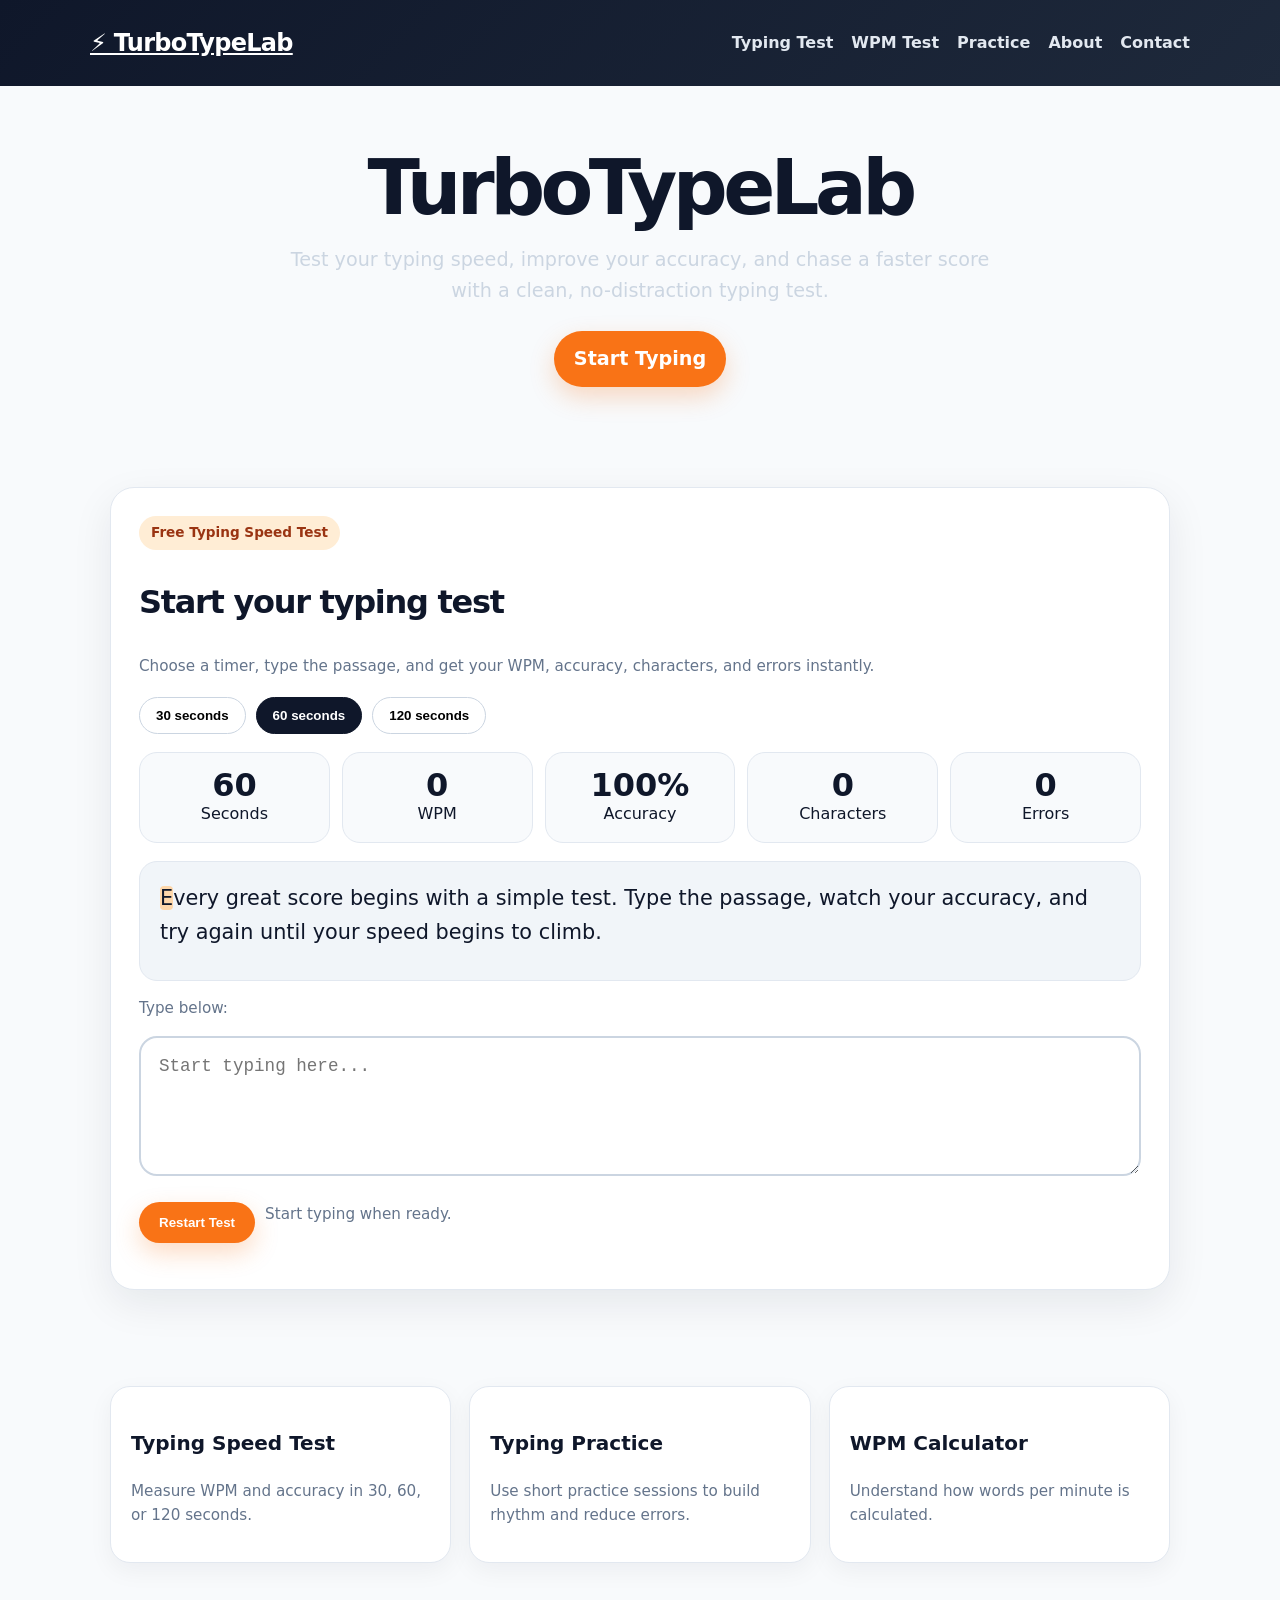
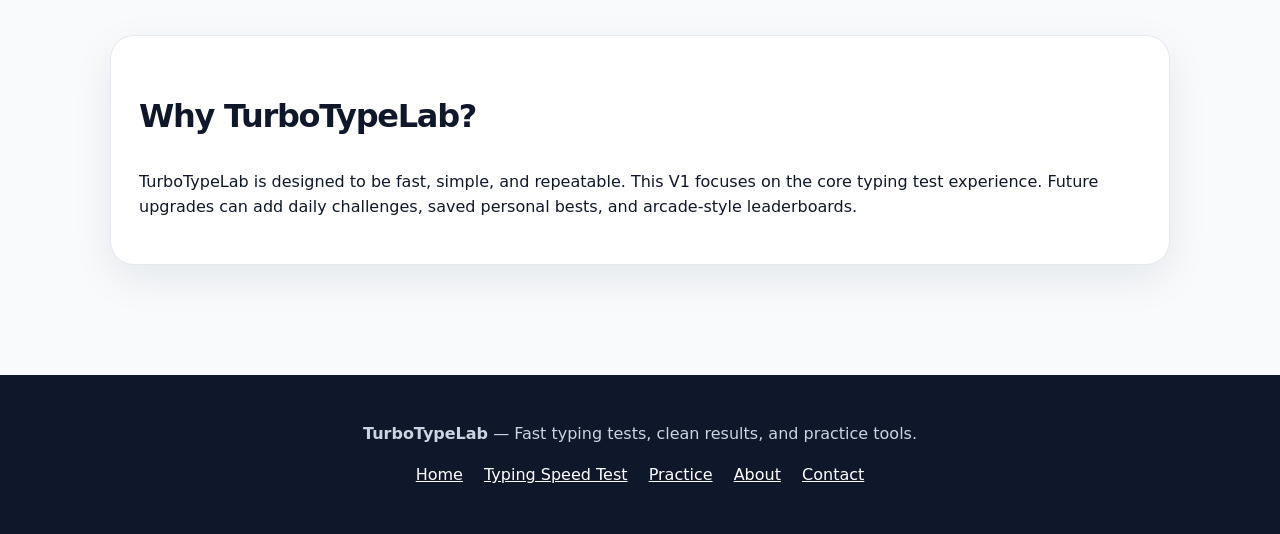
==== index.html @ d0604e5e "Add files via upload" ====
<!doctype html><html lang="en"><head><meta charset="utf-8"><meta name="viewport" content="width=device-width, initial-scale=1"><title>TurboTypeLab - Free Typing Speed Test</title><meta name="description" content="Take a free typing speed test with TurboTypeLab. Measure WPM, accuracy, characters, and errors in a clean fast typing test."><link rel="canonical" href="https://turbotypelab.com/"><link rel="stylesheet" href="styles.css"></head><body><header><nav><a class="logo" href="index.html">⚡ TurboTypeLab</a><div class="navlinks"><a href="index.html">Typing Test</a><a href="typing-speed-test.html">WPM Test</a><a href="typing-practice.html">Practice</a><a href="about.html">About</a><a href="contact.html">Contact</a></div></nav></header><section class="hero"><h1>TurboTypeLab</h1><p>Test your typing speed, improve your accuracy, and chase a faster score with a clean, no-distraction typing test.</p><p style="margin-top:24px"><a class="btn" href="#test">Start Typing</a></p></section><div id="test"><section class="wrap"><div class="card"><span class="pill">Free Typing Speed Test</span><h2>Start your typing test</h2><p class="small">Choose a timer, type the passage, and get your WPM, accuracy, characters, and errors instantly.</p><div class="controls"><button class="timer-btn" data-seconds="30">30 seconds</button><button class="timer-btn active" data-seconds="60">60 seconds</button><button class="timer-btn" data-seconds="120">120 seconds</button></div><div class="stats"><div class="stat"><strong id="timeLeft">60</strong><span>Seconds</span></div><div class="stat"><strong id="wpm">0</strong><span>WPM</span></div><div class="stat"><strong id="accuracy">100%</strong><span>Accuracy</span></div><div class="stat"><strong id="chars">0</strong><span>Characters</span></div><div class="stat"><strong id="errors">0</strong><span>Errors</span></div></div><div id="testText" class="test-text"></div><p class="small">Type below:</p><textarea id="typingInput" class="typing-input" placeholder="Start typing here..."></textarea><div class="controls"><button id="restartBtn" class="btn">Restart Test</button><span id="resultNote" class="small">Start typing when ready.</span></div></div></section></div><section class="wrap"><div class="grid"><a class="tool-link" href="typing-speed-test.html"><h3>Typing Speed Test</h3><p class="small">Measure WPM and accuracy in 30, 60, or 120 seconds.</p></a><a class="tool-link" href="typing-practice.html"><h3>Typing Practice</h3><p class="small">Use short practice sessions to build rhythm and reduce errors.</p></a><a class="tool-link" href="wpm-calculator.html"><h3>WPM Calculator</h3><p class="small">Understand how words per minute is calculated.</p></a></div></section><section class="wrap"><div class="card"><h2>Why TurboTypeLab?</h2><p>TurboTypeLab is designed to be fast, simple, and repeatable. This V1 focuses on the core typing test experience. Future upgrades can add daily challenges, saved personal bests, and arcade-style leaderboards.</p></div></section><footer><p><strong>TurboTypeLab</strong> — Fast typing tests, clean results, and practice tools.</p><p><a href="index.html">Home</a> <a href="typing-speed-test.html">Typing Speed Test</a> <a href="typing-practice.html">Practice</a> <a href="about.html">About</a> <a href="contact.html">Contact</a></p></footer><script src="script.js"></script></body></html>
---- styles.css ----
:root{--bg:#0f172a;--panel:#111827;--card:#ffffff;--text:#0f172a;--muted:#64748b;--accent:#f97316;--accent2:#2563eb;--light:#f8fafc;--line:#e2e8f0;}
*{box-sizing:border-box}body{margin:0;font-family:Inter,system-ui,-apple-system,Segoe UI,Roboto,Arial,sans-serif;background:#f8fafc;color:var(--text);line-height:1.6}a{color:inherit}header{background:linear-gradient(135deg,#0f172a,#1e293b);color:white;padding:24px 20px}nav{max-width:1100px;margin:auto;display:flex;justify-content:space-between;align-items:center;gap:20px}.logo{font-weight:900;font-size:1.5rem;letter-spacing:-.03em}.navlinks{display:flex;gap:18px;flex-wrap:wrap}.navlinks a{color:#e2e8f0;text-decoration:none;font-weight:700}.hero{max-width:1100px;margin:0 auto;padding:64px 20px;text-align:center}.hero h1{font-size:clamp(2.4rem,6vw,5rem);line-height:1;margin:0 0 18px;letter-spacing:-.06em}.hero p{font-size:1.2rem;color:#cbd5e1;max-width:720px;margin:auto}.wrap{max-width:1100px;margin:0 auto;padding:36px 20px}.card{background:white;border:1px solid var(--line);border-radius:24px;box-shadow:0 14px 40px rgba(15,23,42,.08);padding:28px;margin-bottom:24px}.grid{display:grid;grid-template-columns:repeat(auto-fit,minmax(240px,1fr));gap:18px}.btn{display:inline-flex;align-items:center;justify-content:center;border:0;border-radius:999px;background:var(--accent);color:white;font-weight:900;padding:13px 20px;text-decoration:none;cursor:pointer;box-shadow:0 10px 24px rgba(249,115,22,.25)}.btn.secondary{background:#e2e8f0;color:#0f172a;box-shadow:none}.pill{display:inline-block;background:#ffedd5;color:#9a3412;border-radius:999px;padding:6px 12px;font-weight:900;font-size:.85rem}.test-text{font-size:1.3rem;background:#f1f5f9;border-radius:18px;padding:20px;border:1px solid #e2e8f0;min-height:120px}.test-text span.correct{color:#16a34a}.test-text span.incorrect{color:#dc2626;text-decoration:underline}.test-text span.current{background:#fed7aa;border-radius:4px}.typing-input{width:100%;min-height:140px;border:2px solid #cbd5e1;border-radius:18px;padding:18px;font-size:1.1rem;resize:vertical;outline:none}.typing-input:focus{border-color:var(--accent);box-shadow:0 0 0 4px rgba(249,115,22,.12)}.stats{display:grid;grid-template-columns:repeat(auto-fit,minmax(130px,1fr));gap:12px;margin:18px 0}.stat{background:#f8fafc;border:1px solid #e2e8f0;border-radius:18px;padding:16px;text-align:center}.stat strong{display:block;font-size:2rem;line-height:1}.controls{display:flex;gap:10px;flex-wrap:wrap;margin:18px 0}.timer-btn{border:1px solid #cbd5e1;background:white;border-radius:999px;padding:10px 16px;cursor:pointer;font-weight:900}.timer-btn.active{background:#0f172a;color:white;border-color:#0f172a}.tool-link{display:block;background:white;border:1px solid var(--line);border-radius:20px;padding:20px;text-decoration:none;box-shadow:0 8px 24px rgba(15,23,42,.05)}.tool-link:hover{transform:translateY(-2px);box-shadow:0 14px 32px rgba(15,23,42,.09)}footer{margin-top:50px;padding:30px 20px;background:#0f172a;color:#cbd5e1;text-align:center}footer a{color:white;margin:0 8px}.small{color:var(--muted);font-size:.95rem}.notice{background:#eff6ff;border:1px solid #bfdbfe;color:#1e3a8a;border-radius:18px;padding:16px}.kbd{font-family:ui-monospace,Menlo,monospace;background:#e2e8f0;border-radius:6px;padding:2px 6px}h2{font-size:2rem;letter-spacing:-.04em}h3{font-size:1.25rem} @media(max-width:700px){nav{align-items:flex-start;flex-direction:column}.hero{padding:44px 20px}.card{padding:20px}.test-text{font-size:1.05rem}.typing-input{font-size:1rem}}
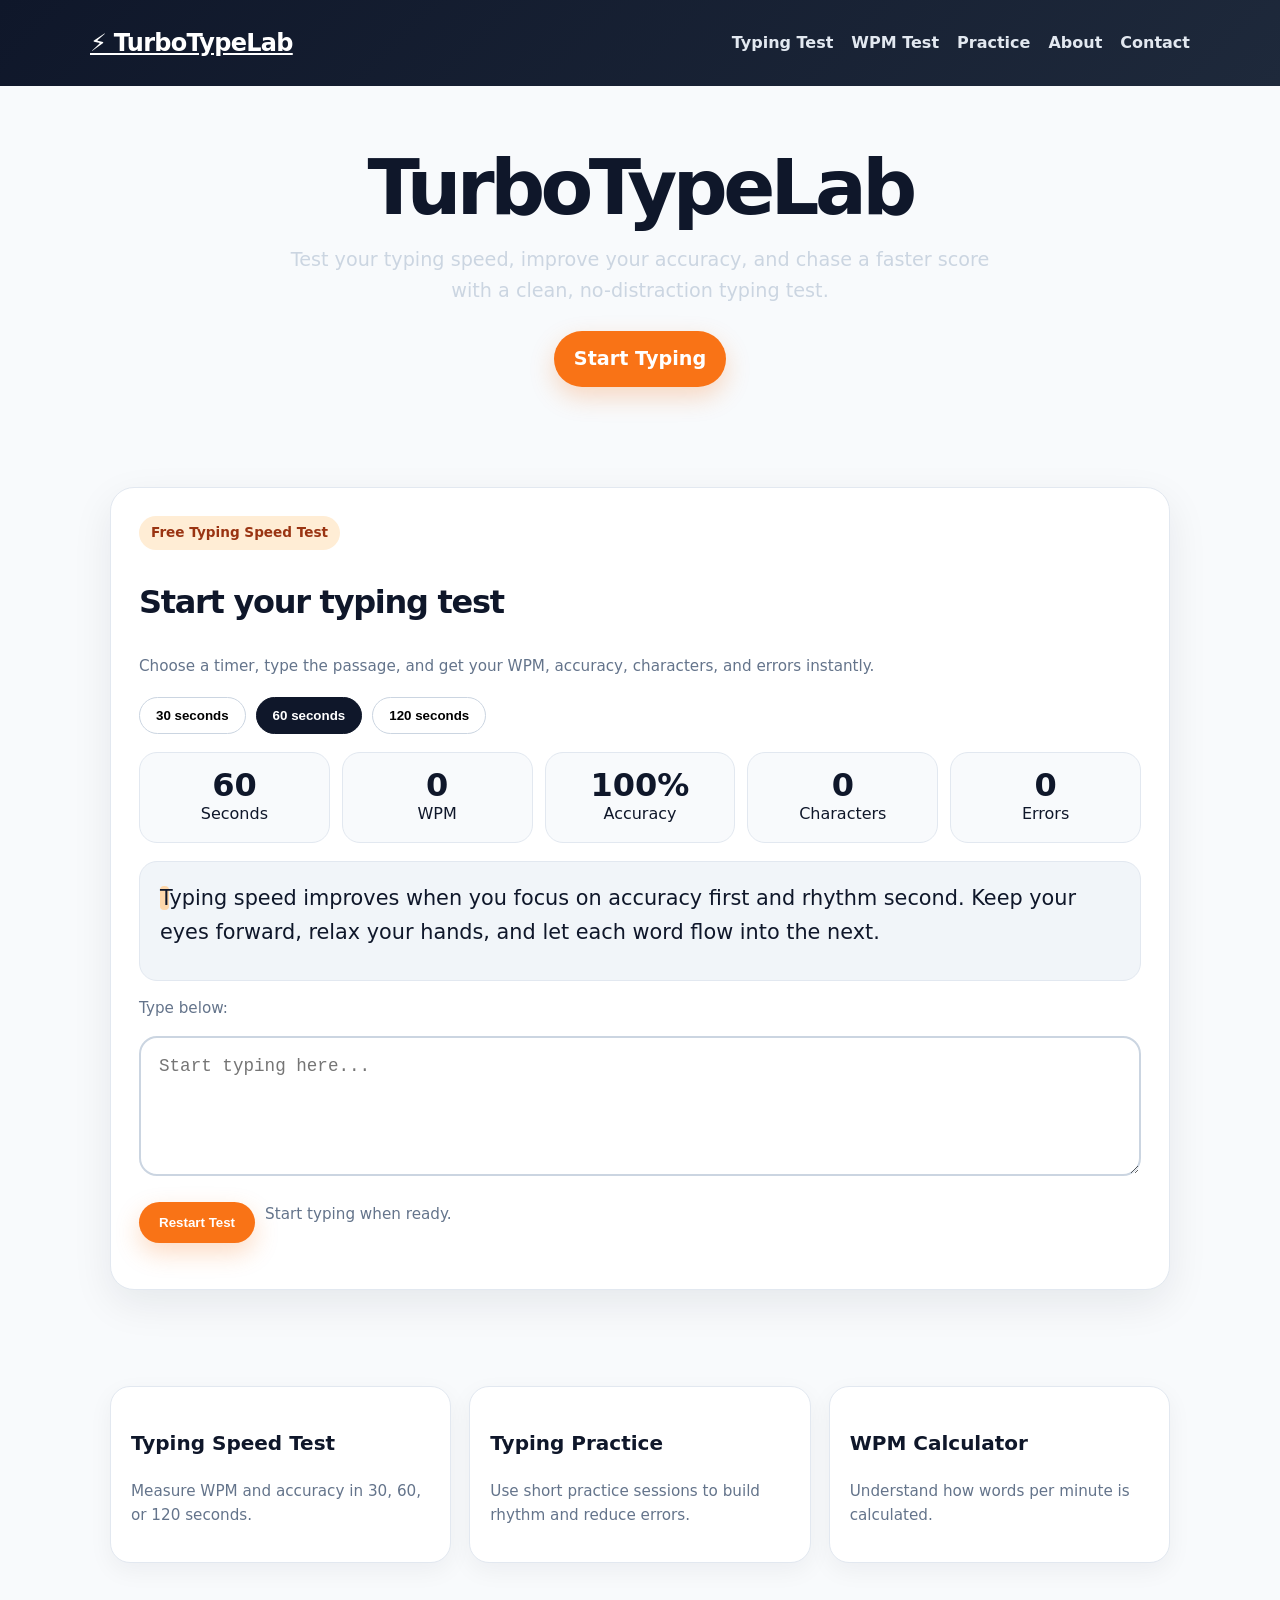
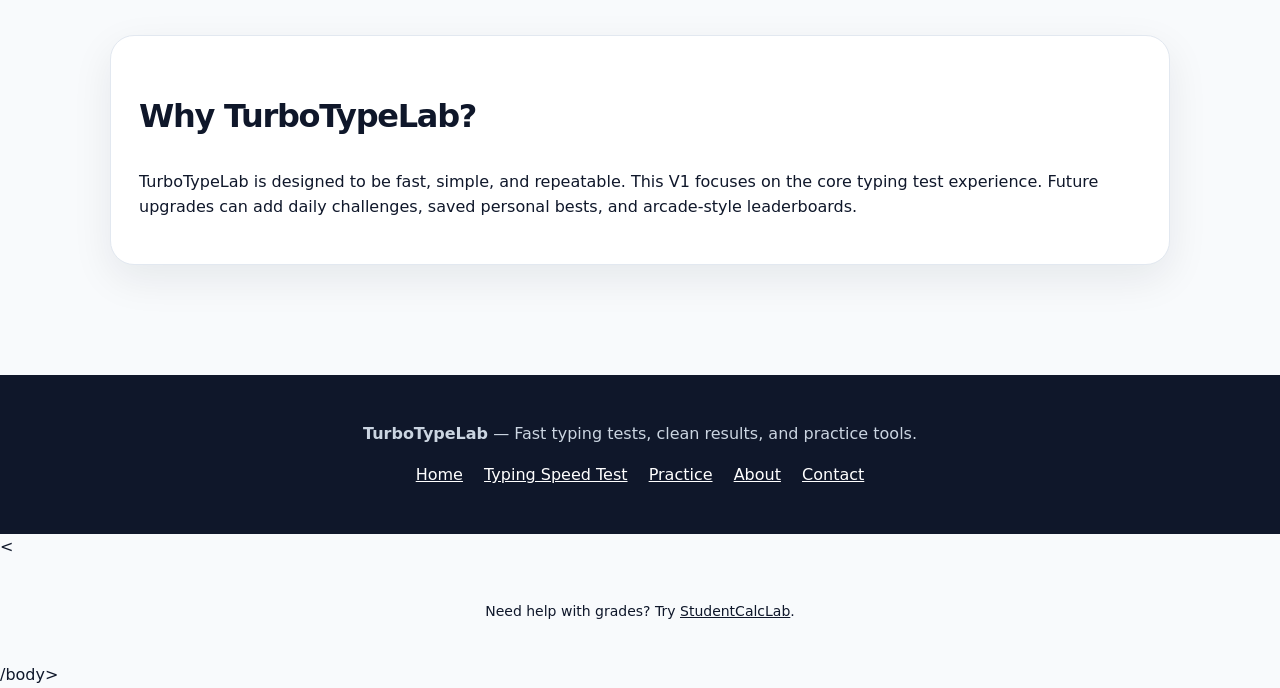
==== commit 37f4db1e: "Update index.html" ====
--- a/index.html
+++ b/index.html
@@ -1 +1,4 @@
-<!doctype html><html lang="en"><head><meta charset="utf-8"><meta name="viewport" content="width=device-width, initial-scale=1"><title>TurboTypeLab - Free Typing Speed Test</title><meta name="description" content="Take a free typing speed test with TurboTypeLab. Measure WPM, accuracy, characters, and errors in a clean fast typing test."><link rel="canonical" href="https://turbotypelab.com/"><link rel="stylesheet" href="styles.css"></head><body><header><nav><a class="logo" href="index.html">⚡ TurboTypeLab</a><div class="navlinks"><a href="index.html">Typing Test</a><a href="typing-speed-test.html">WPM Test</a><a href="typing-practice.html">Practice</a><a href="about.html">About</a><a href="contact.html">Contact</a></div></nav></header><section class="hero"><h1>TurboTypeLab</h1><p>Test your typing speed, improve your accuracy, and chase a faster score with a clean, no-distraction typing test.</p><p style="margin-top:24px"><a class="btn" href="#test">Start Typing</a></p></section><div id="test"><section class="wrap"><div class="card"><span class="pill">Free Typing Speed Test</span><h2>Start your typing test</h2><p class="small">Choose a timer, type the passage, and get your WPM, accuracy, characters, and errors instantly.</p><div class="controls"><button class="timer-btn" data-seconds="30">30 seconds</button><button class="timer-btn active" data-seconds="60">60 seconds</button><button class="timer-btn" data-seconds="120">120 seconds</button></div><div class="stats"><div class="stat"><strong id="timeLeft">60</strong><span>Seconds</span></div><div class="stat"><strong id="wpm">0</strong><span>WPM</span></div><div class="stat"><strong id="accuracy">100%</strong><span>Accuracy</span></div><div class="stat"><strong id="chars">0</strong><span>Characters</span></div><div class="stat"><strong id="errors">0</strong><span>Errors</span></div></div><div id="testText" class="test-text"></div><p class="small">Type below:</p><textarea id="typingInput" class="typing-input" placeholder="Start typing here..."></textarea><div class="controls"><button id="restartBtn" class="btn">Restart Test</button><span id="resultNote" class="small">Start typing when ready.</span></div></div></section></div><section class="wrap"><div class="grid"><a class="tool-link" href="typing-speed-test.html"><h3>Typing Speed Test</h3><p class="small">Measure WPM and accuracy in 30, 60, or 120 seconds.</p></a><a class="tool-link" href="typing-practice.html"><h3>Typing Practice</h3><p class="small">Use short practice sessions to build rhythm and reduce errors.</p></a><a class="tool-link" href="wpm-calculator.html"><h3>WPM Calculator</h3><p class="small">Understand how words per minute is calculated.</p></a></div></section><section class="wrap"><div class="card"><h2>Why TurboTypeLab?</h2><p>TurboTypeLab is designed to be fast, simple, and repeatable. This V1 focuses on the core typing test experience. Future upgrades can add daily challenges, saved personal bests, and arcade-style leaderboards.</p></div></section><footer><p><strong>TurboTypeLab</strong> — Fast typing tests, clean results, and practice tools.</p><p><a href="index.html">Home</a> <a href="typing-speed-test.html">Typing Speed Test</a> <a href="typing-practice.html">Practice</a> <a href="about.html">About</a> <a href="contact.html">Contact</a></p></footer><script src="script.js"></script></body></html>+<!doctype html><html lang="en"><head><meta charset="utf-8"><meta name="viewport" content="width=device-width, initial-scale=1"><title>TurboTypeLab - Free Typing Speed Test</title><meta name="description" content="Take a free typing speed test with TurboTypeLab. Measure WPM, accuracy, characters, and errors in a clean fast typing test."><link rel="canonical" href="https://turbotypelab.com/"><link rel="stylesheet" href="styles.css"></head><body><header><nav><a class="logo" href="index.html">⚡ TurboTypeLab</a><div class="navlinks"><a href="index.html">Typing Test</a><a href="typing-speed-test.html">WPM Test</a><a href="typing-practice.html">Practice</a><a href="about.html">About</a><a href="contact.html">Contact</a></div></nav></header><section class="hero"><h1>TurboTypeLab</h1><p>Test your typing speed, improve your accuracy, and chase a faster score with a clean, no-distraction typing test.</p><p style="margin-top:24px"><a class="btn" href="#test">Start Typing</a></p></section><div id="test"><section class="wrap"><div class="card"><span class="pill">Free Typing Speed Test</span><h2>Start your typing test</h2><p class="small">Choose a timer, type the passage, and get your WPM, accuracy, characters, and errors instantly.</p><div class="controls"><button class="timer-btn" data-seconds="30">30 seconds</button><button class="timer-btn active" data-seconds="60">60 seconds</button><button class="timer-btn" data-seconds="120">120 seconds</button></div><div class="stats"><div class="stat"><strong id="timeLeft">60</strong><span>Seconds</span></div><div class="stat"><strong id="wpm">0</strong><span>WPM</span></div><div class="stat"><strong id="accuracy">100%</strong><span>Accuracy</span></div><div class="stat"><strong id="chars">0</strong><span>Characters</span></div><div class="stat"><strong id="errors">0</strong><span>Errors</span></div></div><div id="testText" class="test-text"></div><p class="small">Type below:</p><textarea id="typingInput" class="typing-input" placeholder="Start typing here..."></textarea><div class="controls"><button id="restartBtn" class="btn">Restart Test</button><span id="resultNote" class="small">Start typing when ready.</span></div></div></section></div><section class="wrap"><div class="grid"><a class="tool-link" href="typing-speed-test.html"><h3>Typing Speed Test</h3><p class="small">Measure WPM and accuracy in 30, 60, or 120 seconds.</p></a><a class="tool-link" href="typing-practice.html"><h3>Typing Practice</h3><p class="small">Use short practice sessions to build rhythm and reduce errors.</p></a><a class="tool-link" href="wpm-calculator.html"><h3>WPM Calculator</h3><p class="small">Understand how words per minute is calculated.</p></a></div></section><section class="wrap"><div class="card"><h2>Why TurboTypeLab?</h2><p>TurboTypeLab is designed to be fast, simple, and repeatable. This V1 focuses on the core typing test experience. Future upgrades can add daily challenges, saved personal bests, and arcade-style leaderboards.</p></div></section><footer><p><strong>TurboTypeLab</strong> — Fast typing tests, clean results, and practice tools.</p><p><a href="index.html">Home</a> <a href="typing-speed-test.html">Typing Speed Test</a> <a href="typing-practice.html">Practice</a> <a href="about.html">About</a> <a href="contact.html">Contact</a></p></footer><script src="script.js"></script><<div style="text-align:center; margin:40px auto; font-size:14px;">
+  Need help with grades? Try 
+  <a href="https://studentcalclab.com">StudentCalcLab</a>.
+</div>/body></html>
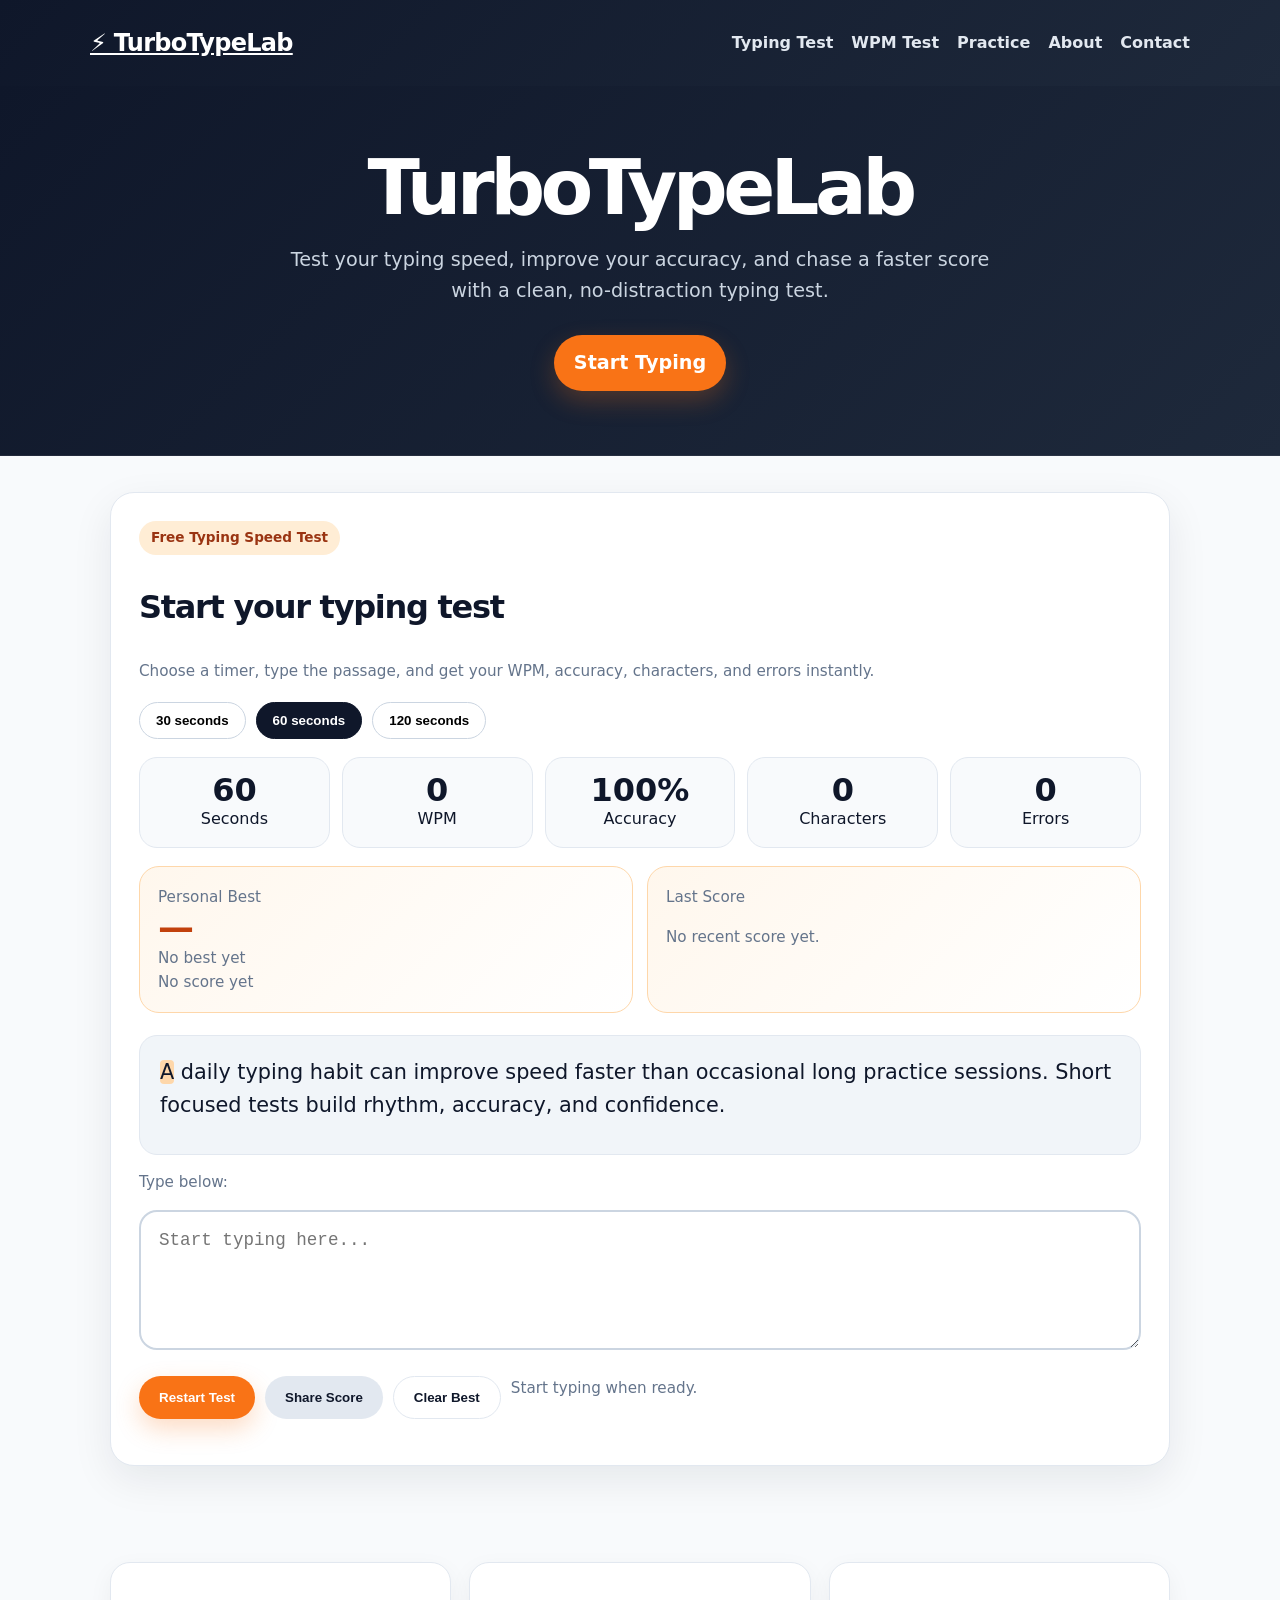
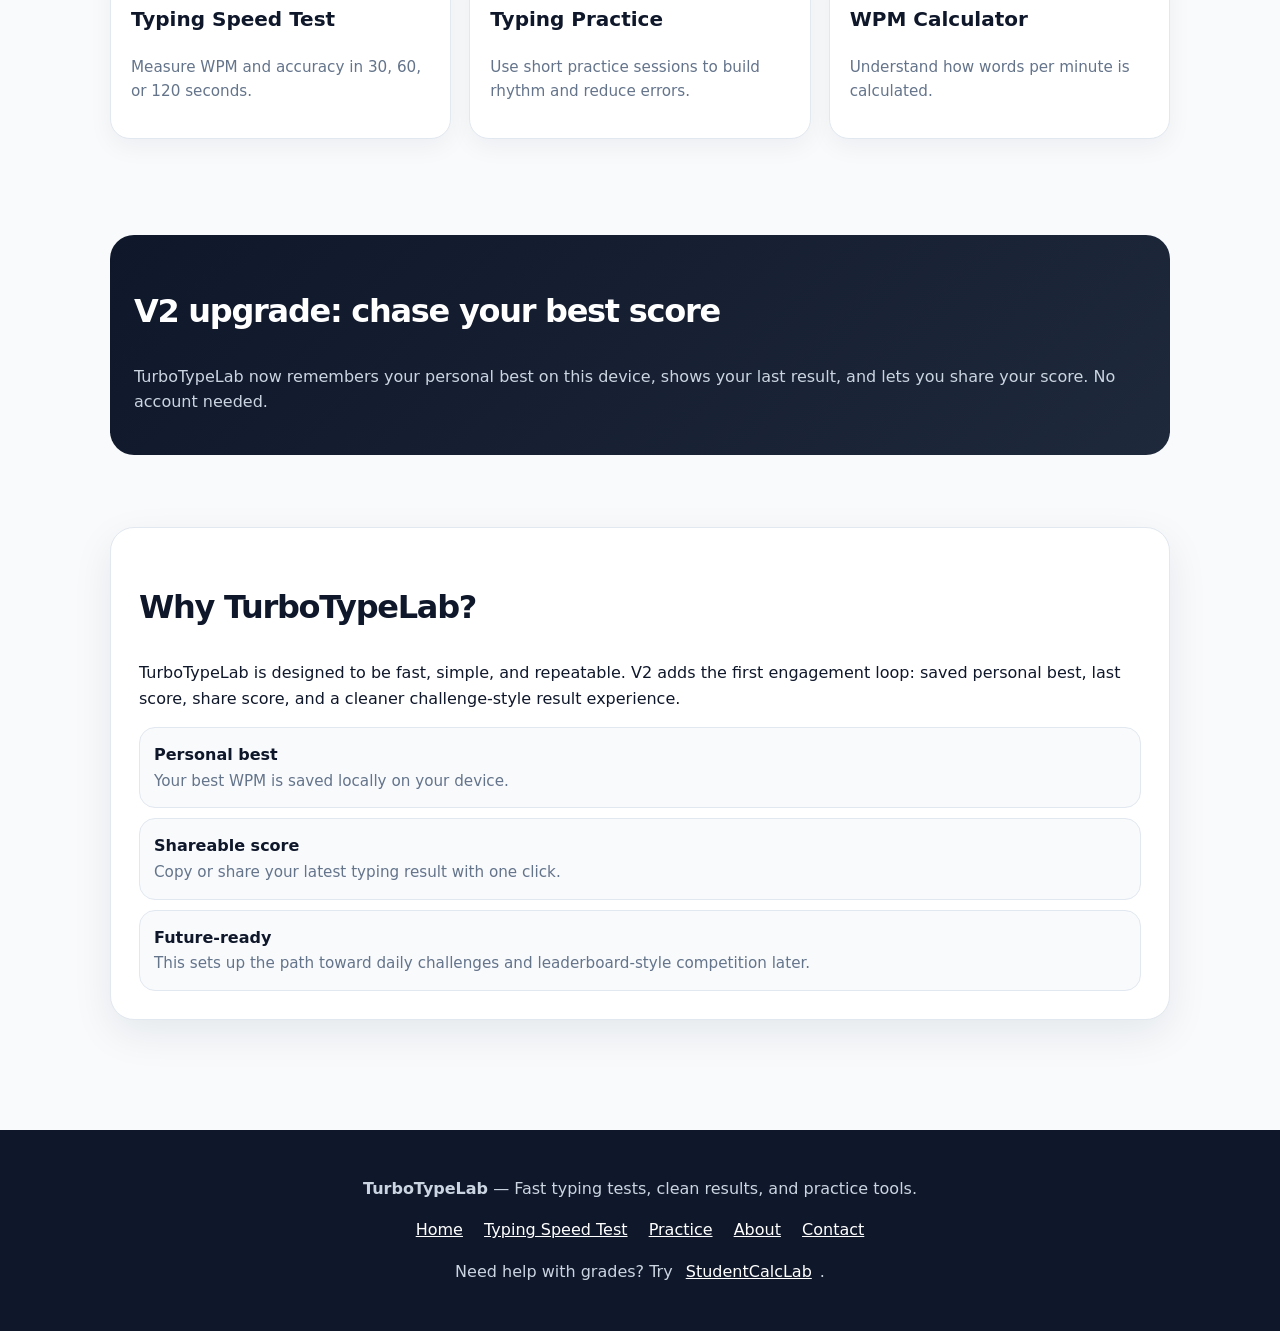
==== commit 53ab57b2: "Add files via upload" ====
--- a/index.html
+++ b/index.html
@@ -1,4 +1 @@
-<!doctype html><html lang="en"><head><meta charset="utf-8"><meta name="viewport" content="width=device-width, initial-scale=1"><title>TurboTypeLab - Free Typing Speed Test</title><meta name="description" content="Take a free typing speed test with TurboTypeLab. Measure WPM, accuracy, characters, and errors in a clean fast typing test."><link rel="canonical" href="https://turbotypelab.com/"><link rel="stylesheet" href="styles.css"></head><body><header><nav><a class="logo" href="index.html">⚡ TurboTypeLab</a><div class="navlinks"><a href="index.html">Typing Test</a><a href="typing-speed-test.html">WPM Test</a><a href="typing-practice.html">Practice</a><a href="about.html">About</a><a href="contact.html">Contact</a></div></nav></header><section class="hero"><h1>TurboTypeLab</h1><p>Test your typing speed, improve your accuracy, and chase a faster score with a clean, no-distraction typing test.</p><p style="margin-top:24px"><a class="btn" href="#test">Start Typing</a></p></section><div id="test"><section class="wrap"><div class="card"><span class="pill">Free Typing Speed Test</span><h2>Start your typing test</h2><p class="small">Choose a timer, type the passage, and get your WPM, accuracy, characters, and errors instantly.</p><div class="controls"><button class="timer-btn" data-seconds="30">30 seconds</button><button class="timer-btn active" data-seconds="60">60 seconds</button><button class="timer-btn" data-seconds="120">120 seconds</button></div><div class="stats"><div class="stat"><strong id="timeLeft">60</strong><span>Seconds</span></div><div class="stat"><strong id="wpm">0</strong><span>WPM</span></div><div class="stat"><strong id="accuracy">100%</strong><span>Accuracy</span></div><div class="stat"><strong id="chars">0</strong><span>Characters</span></div><div class="stat"><strong id="errors">0</strong><span>Errors</span></div></div><div id="testText" class="test-text"></div><p class="small">Type below:</p><textarea id="typingInput" class="typing-input" placeholder="Start typing here..."></textarea><div class="controls"><button id="restartBtn" class="btn">Restart Test</button><span id="resultNote" class="small">Start typing when ready.</span></div></div></section></div><section class="wrap"><div class="grid"><a class="tool-link" href="typing-speed-test.html"><h3>Typing Speed Test</h3><p class="small">Measure WPM and accuracy in 30, 60, or 120 seconds.</p></a><a class="tool-link" href="typing-practice.html"><h3>Typing Practice</h3><p class="small">Use short practice sessions to build rhythm and reduce errors.</p></a><a class="tool-link" href="wpm-calculator.html"><h3>WPM Calculator</h3><p class="small">Understand how words per minute is calculated.</p></a></div></section><section class="wrap"><div class="card"><h2>Why TurboTypeLab?</h2><p>TurboTypeLab is designed to be fast, simple, and repeatable. This V1 focuses on the core typing test experience. Future upgrades can add daily challenges, saved personal bests, and arcade-style leaderboards.</p></div></section><footer><p><strong>TurboTypeLab</strong> — Fast typing tests, clean results, and practice tools.</p><p><a href="index.html">Home</a> <a href="typing-speed-test.html">Typing Speed Test</a> <a href="typing-practice.html">Practice</a> <a href="about.html">About</a> <a href="contact.html">Contact</a></p></footer><script src="script.js"></script><<div style="text-align:center; margin:40px auto; font-size:14px;">
-  Need help with grades? Try 
-  <a href="https://studentcalclab.com">StudentCalcLab</a>.
-</div>/body></html>
+<!doctype html><html lang="en"><head><meta charset="utf-8"><meta name="viewport" content="width=device-width, initial-scale=1"><title>TurboTypeLab - Free Typing Speed Test</title><meta name="description" content="Take a free typing speed test with TurboTypeLab. Measure WPM, accuracy, characters, and errors in a clean fast typing test."><link rel="canonical" href="https://turbotypelab.com/"><link rel="stylesheet" href="styles.css"></head><body><header><nav><a class="logo" href="index.html">⚡ TurboTypeLab</a><div class="navlinks"><a href="index.html">Typing Test</a><a href="typing-speed-test.html">WPM Test</a><a href="typing-practice.html">Practice</a><a href="about.html">About</a><a href="contact.html">Contact</a></div></nav></header><section class="hero"><h1>TurboTypeLab</h1><p>Test your typing speed, improve your accuracy, and chase a faster score with a clean, no-distraction typing test.</p><p style="margin-top:24px"><a class="btn" href="#test">Start Typing</a></p></section><div id="test"><section class="wrap"><div class="card"><span class="pill">Free Typing Speed Test</span><h2>Start your typing test</h2><p class="small">Choose a timer, type the passage, and get your WPM, accuracy, characters, and errors instantly.</p><div class="controls"><button class="timer-btn" data-seconds="30">30 seconds</button><button class="timer-btn active" data-seconds="60">60 seconds</button><button class="timer-btn" data-seconds="120">120 seconds</button></div><div class="stats"><div class="stat"><strong id="timeLeft">60</strong><span>Seconds</span></div><div class="stat"><strong id="wpm">0</strong><span>WPM</span></div><div class="stat"><strong id="accuracy">100%</strong><span>Accuracy</span></div><div class="stat"><strong id="chars">0</strong><span>Characters</span></div><div class="stat"><strong id="errors">0</strong><span>Errors</span></div></div><div class="score-panel"><div class="score-card"><span>Personal Best</span><strong id="bestWpm">—</strong><span id="bestAccuracy">No best yet</span><span id="bestDate">No score yet</span></div><div class="score-card"><span>Last Score</span><p id="lastScore" class="small">No recent score yet.</p></div></div><div id="testText" class="test-text"></div><p class="small">Type below:</p><textarea id="typingInput" class="typing-input" placeholder="Start typing here..."></textarea><div class="controls"><button id="restartBtn" class="btn">Restart Test</button><button id="shareBtn" class="btn secondary" type="button">Share Score</button><button id="clearBestBtn" class="btn ghost" type="button">Clear Best</button><span id="resultNote" class="small">Start typing when ready.</span></div></div></section></div><section class="wrap"><div class="grid"><a class="tool-link" href="typing-speed-test.html"><h3>Typing Speed Test</h3><p class="small">Measure WPM and accuracy in 30, 60, or 120 seconds.</p></a><a class="tool-link" href="typing-practice.html"><h3>Typing Practice</h3><p class="small">Use short practice sessions to build rhythm and reduce errors.</p></a><a class="tool-link" href="wpm-calculator.html"><h3>WPM Calculator</h3><p class="small">Understand how words per minute is calculated.</p></a></div></section><section class="wrap"><div class="challenge-strip"><h2>V2 upgrade: chase your best score</h2><p>TurboTypeLab now remembers your personal best on this device, shows your last result, and lets you share your score. No account needed.</p></div></section><section class="wrap"><div class="card"><h2>Why TurboTypeLab?</h2><p>TurboTypeLab is designed to be fast, simple, and repeatable. V2 adds the first engagement loop: saved personal best, last score, share score, and a cleaner challenge-style result experience.</p><div class="mini-list"><div><strong>Personal best</strong><br><span class="small">Your best WPM is saved locally on your device.</span></div><div><strong>Shareable score</strong><br><span class="small">Copy or share your latest typing result with one click.</span></div><div><strong>Future-ready</strong><br><span class="small">This sets up the path toward daily challenges and leaderboard-style competition later.</span></div></div></div></section><footer><p><strong>TurboTypeLab</strong> — Fast typing tests, clean results, and practice tools.</p><p><a href="index.html">Home</a> <a href="typing-speed-test.html">Typing Speed Test</a> <a href="typing-practice.html">Practice</a> <a href="about.html">About</a> <a href="contact.html">Contact</a></p><p>Need help with grades? Try <a href="https://studentcalclab.com">StudentCalcLab</a>.</p></footer><script src="script.js"></script></body></html>
--- a/styles.css
+++ b/styles.css
@@ -1,3 +1,5 @@
 
 :root{--bg:#0f172a;--panel:#111827;--card:#ffffff;--text:#0f172a;--muted:#64748b;--accent:#f97316;--accent2:#2563eb;--light:#f8fafc;--line:#e2e8f0;}
 *{box-sizing:border-box}body{margin:0;font-family:Inter,system-ui,-apple-system,Segoe UI,Roboto,Arial,sans-serif;background:#f8fafc;color:var(--text);line-height:1.6}a{color:inherit}header{background:linear-gradient(135deg,#0f172a,#1e293b);color:white;padding:24px 20px}nav{max-width:1100px;margin:auto;display:flex;justify-content:space-between;align-items:center;gap:20px}.logo{font-weight:900;font-size:1.5rem;letter-spacing:-.03em}.navlinks{display:flex;gap:18px;flex-wrap:wrap}.navlinks a{color:#e2e8f0;text-decoration:none;font-weight:700}.hero{max-width:1100px;margin:0 auto;padding:64px 20px;text-align:center}.hero h1{font-size:clamp(2.4rem,6vw,5rem);line-height:1;margin:0 0 18px;letter-spacing:-.06em}.hero p{font-size:1.2rem;color:#cbd5e1;max-width:720px;margin:auto}.wrap{max-width:1100px;margin:0 auto;padding:36px 20px}.card{background:white;border:1px solid var(--line);border-radius:24px;box-shadow:0 14px 40px rgba(15,23,42,.08);padding:28px;margin-bottom:24px}.grid{display:grid;grid-template-columns:repeat(auto-fit,minmax(240px,1fr));gap:18px}.btn{display:inline-flex;align-items:center;justify-content:center;border:0;border-radius:999px;background:var(--accent);color:white;font-weight:900;padding:13px 20px;text-decoration:none;cursor:pointer;box-shadow:0 10px 24px rgba(249,115,22,.25)}.btn.secondary{background:#e2e8f0;color:#0f172a;box-shadow:none}.pill{display:inline-block;background:#ffedd5;color:#9a3412;border-radius:999px;padding:6px 12px;font-weight:900;font-size:.85rem}.test-text{font-size:1.3rem;background:#f1f5f9;border-radius:18px;padding:20px;border:1px solid #e2e8f0;min-height:120px}.test-text span.correct{color:#16a34a}.test-text span.incorrect{color:#dc2626;text-decoration:underline}.test-text span.current{background:#fed7aa;border-radius:4px}.typing-input{width:100%;min-height:140px;border:2px solid #cbd5e1;border-radius:18px;padding:18px;font-size:1.1rem;resize:vertical;outline:none}.typing-input:focus{border-color:var(--accent);box-shadow:0 0 0 4px rgba(249,115,22,.12)}.stats{display:grid;grid-template-columns:repeat(auto-fit,minmax(130px,1fr));gap:12px;margin:18px 0}.stat{background:#f8fafc;border:1px solid #e2e8f0;border-radius:18px;padding:16px;text-align:center}.stat strong{display:block;font-size:2rem;line-height:1}.controls{display:flex;gap:10px;flex-wrap:wrap;margin:18px 0}.timer-btn{border:1px solid #cbd5e1;background:white;border-radius:999px;padding:10px 16px;cursor:pointer;font-weight:900}.timer-btn.active{background:#0f172a;color:white;border-color:#0f172a}.tool-link{display:block;background:white;border:1px solid var(--line);border-radius:20px;padding:20px;text-decoration:none;box-shadow:0 8px 24px rgba(15,23,42,.05)}.tool-link:hover{transform:translateY(-2px);box-shadow:0 14px 32px rgba(15,23,42,.09)}footer{margin-top:50px;padding:30px 20px;background:#0f172a;color:#cbd5e1;text-align:center}footer a{color:white;margin:0 8px}.small{color:var(--muted);font-size:.95rem}.notice{background:#eff6ff;border:1px solid #bfdbfe;color:#1e3a8a;border-radius:18px;padding:16px}.kbd{font-family:ui-monospace,Menlo,monospace;background:#e2e8f0;border-radius:6px;padding:2px 6px}h2{font-size:2rem;letter-spacing:-.04em}h3{font-size:1.25rem} @media(max-width:700px){nav{align-items:flex-start;flex-direction:column}.hero{padding:44px 20px}.card{padding:20px}.test-text{font-size:1.05rem}.typing-input{font-size:1rem}}
+
+.score-panel{display:grid;grid-template-columns:repeat(auto-fit,minmax(220px,1fr));gap:14px;margin:18px 0 22px}.score-card{background:linear-gradient(135deg,#fff7ed,#ffffff);border:1px solid #fed7aa;border-radius:20px;padding:18px}.score-card strong{display:block;font-size:2.25rem;line-height:1;color:#c2410c}.score-card span{display:block;color:#64748b;font-size:.95rem}.result-actions{display:flex;gap:10px;flex-wrap:wrap;align-items:center;margin-top:16px}.challenge-strip{background:linear-gradient(135deg,#0f172a,#1e293b);color:white;border-radius:24px;padding:24px;margin-top:24px}.challenge-strip p{color:#cbd5e1}.mini-list{display:grid;gap:10px;margin-top:14px}.mini-list div{background:#f8fafc;border:1px solid #e2e8f0;border-radius:16px;padding:14px}.hero{background:linear-gradient(135deg,#0f172a,#1e293b);border-bottom:1px solid rgba(255,255,255,.08);max-width:none}.hero h1{color:white}.hero .btn{margin-top:4px}.muted-link{color:#2563eb;font-weight:800}.btn.ghost{background:white;color:#0f172a;border:1px solid #e2e8f0;box-shadow:none}
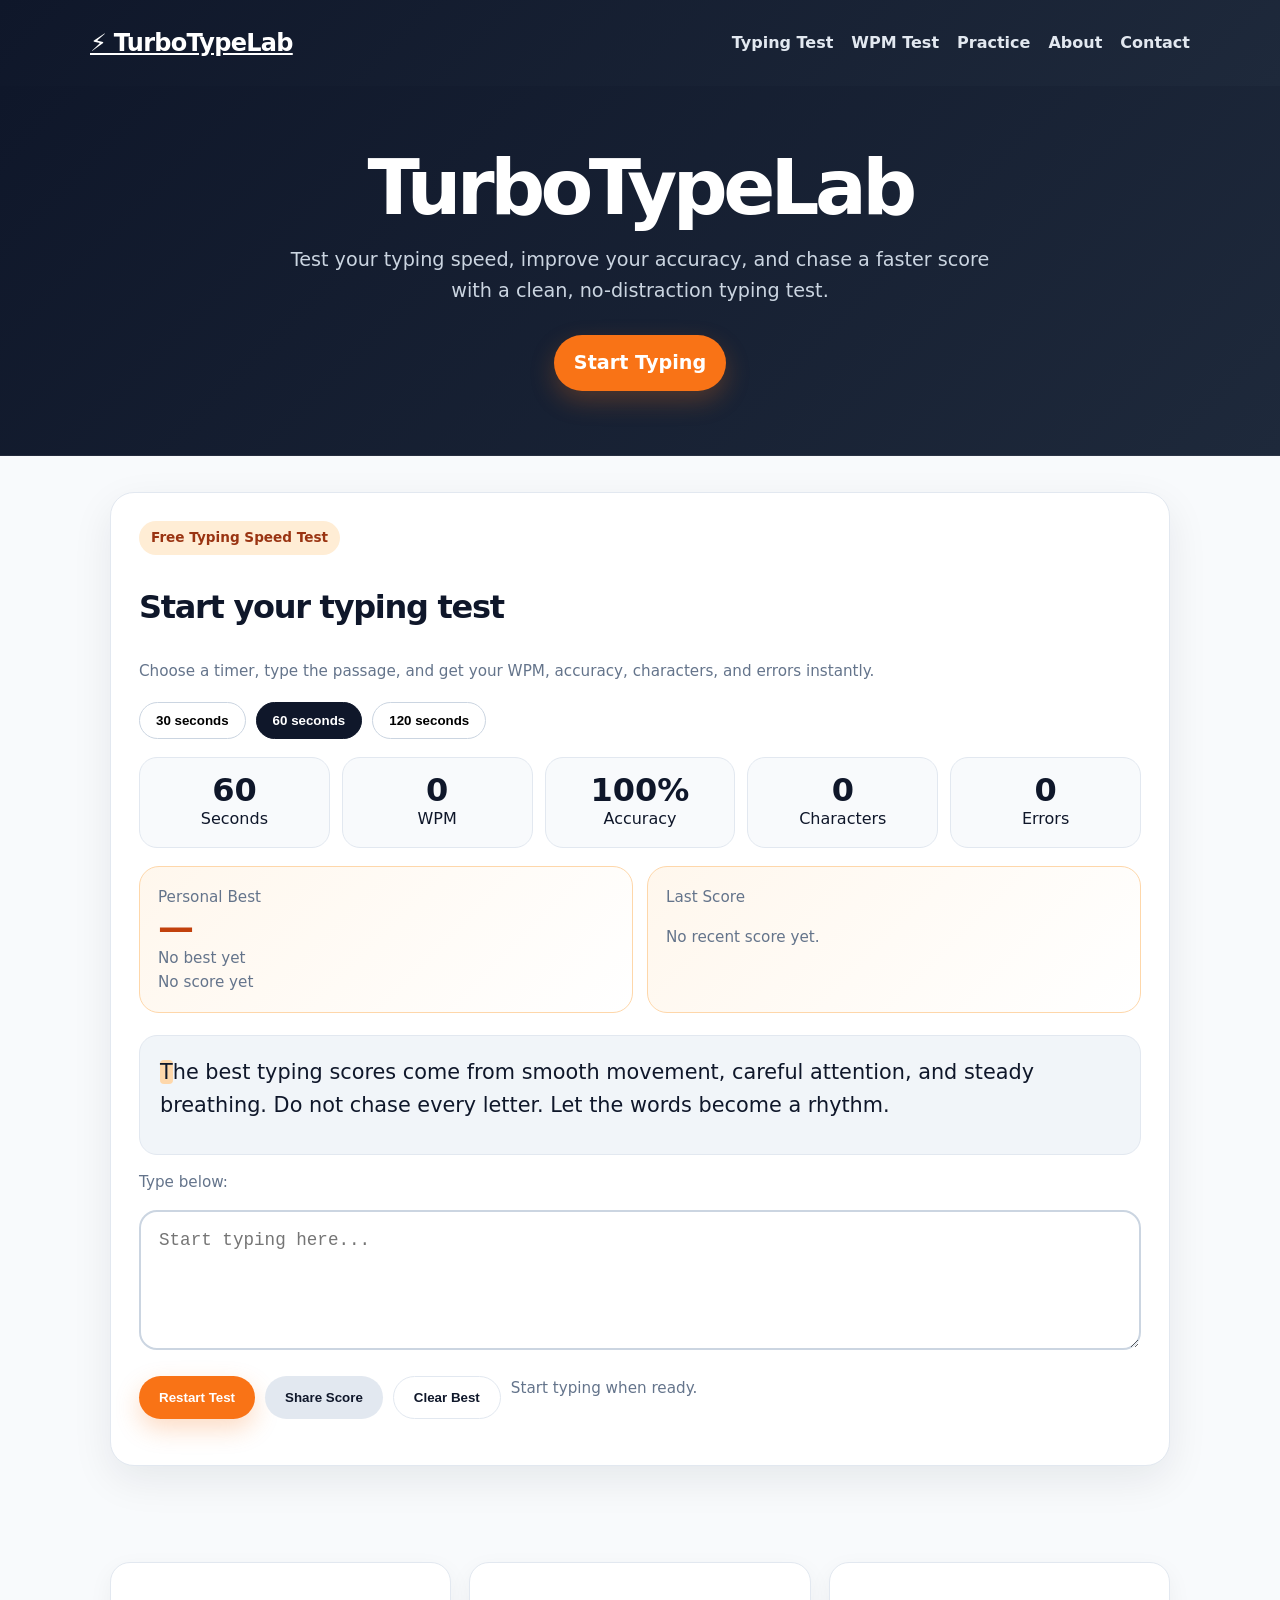
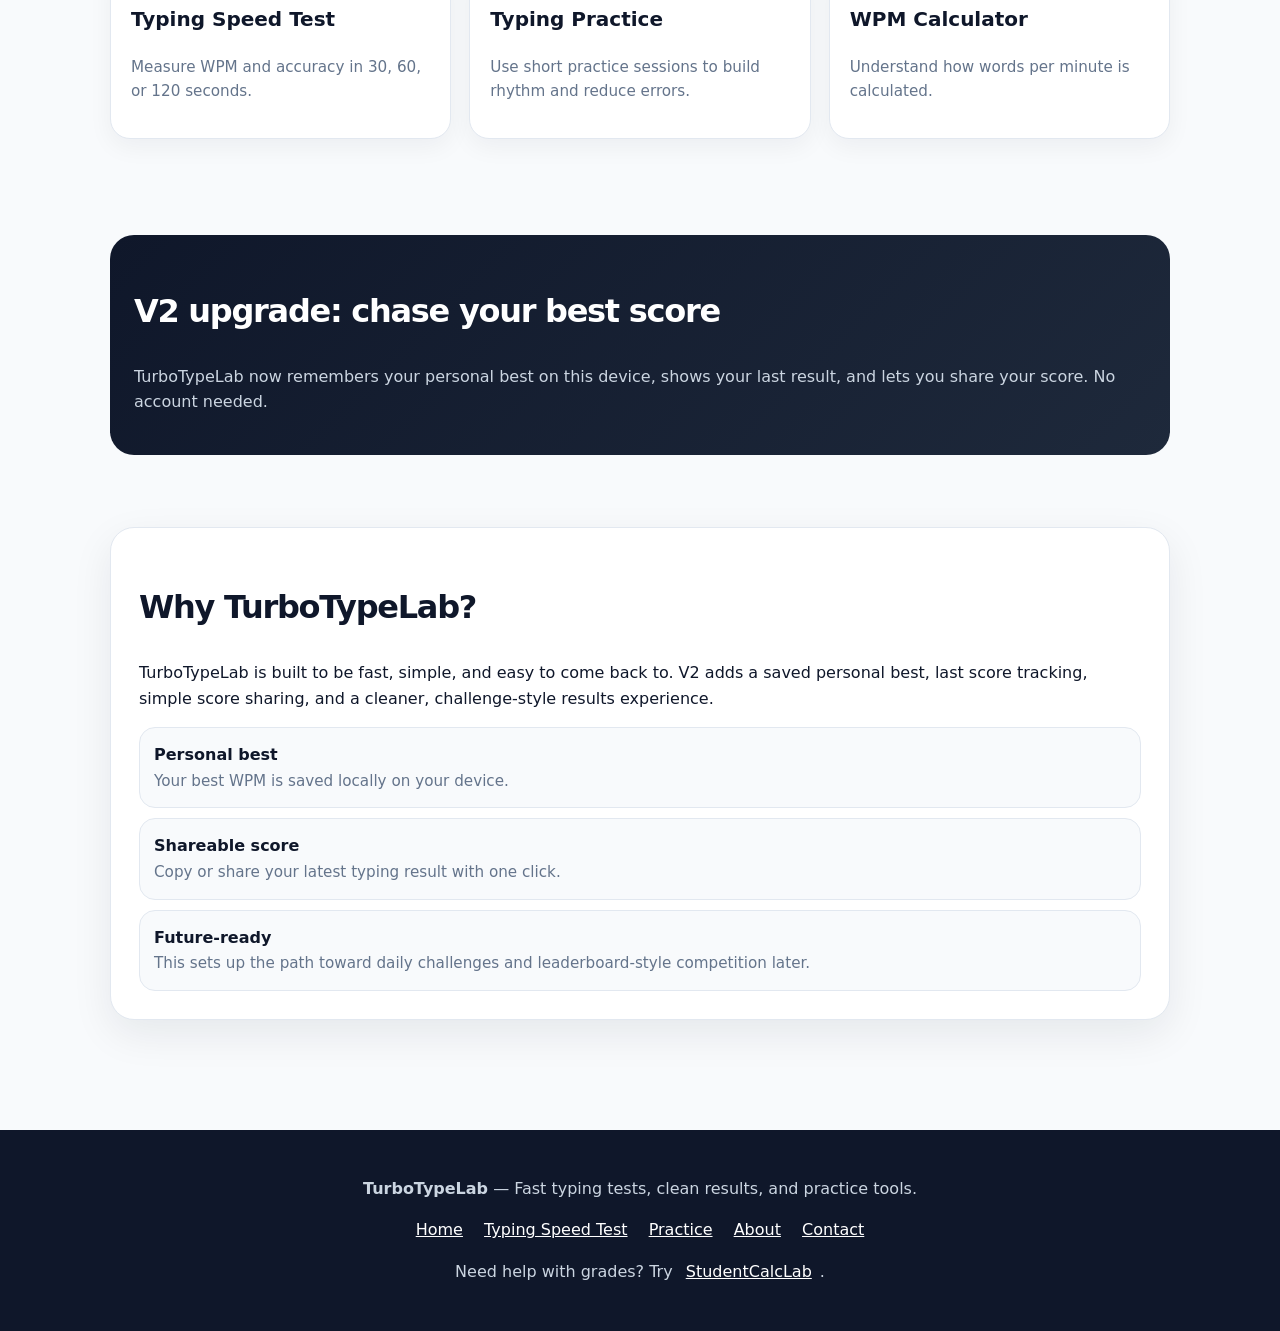
==== commit d16facf7: "Add files via upload" ====
--- a/index.html
+++ b/index.html
@@ -1 +1 @@
-<!doctype html><html lang="en"><head><meta charset="utf-8"><meta name="viewport" content="width=device-width, initial-scale=1"><title>TurboTypeLab - Free Typing Speed Test</title><meta name="description" content="Take a free typing speed test with TurboTypeLab. Measure WPM, accuracy, characters, and errors in a clean fast typing test."><link rel="canonical" href="https://turbotypelab.com/"><link rel="stylesheet" href="styles.css"></head><body><header><nav><a class="logo" href="index.html">⚡ TurboTypeLab</a><div class="navlinks"><a href="index.html">Typing Test</a><a href="typing-speed-test.html">WPM Test</a><a href="typing-practice.html">Practice</a><a href="about.html">About</a><a href="contact.html">Contact</a></div></nav></header><section class="hero"><h1>TurboTypeLab</h1><p>Test your typing speed, improve your accuracy, and chase a faster score with a clean, no-distraction typing test.</p><p style="margin-top:24px"><a class="btn" href="#test">Start Typing</a></p></section><div id="test"><section class="wrap"><div class="card"><span class="pill">Free Typing Speed Test</span><h2>Start your typing test</h2><p class="small">Choose a timer, type the passage, and get your WPM, accuracy, characters, and errors instantly.</p><div class="controls"><button class="timer-btn" data-seconds="30">30 seconds</button><button class="timer-btn active" data-seconds="60">60 seconds</button><button class="timer-btn" data-seconds="120">120 seconds</button></div><div class="stats"><div class="stat"><strong id="timeLeft">60</strong><span>Seconds</span></div><div class="stat"><strong id="wpm">0</strong><span>WPM</span></div><div class="stat"><strong id="accuracy">100%</strong><span>Accuracy</span></div><div class="stat"><strong id="chars">0</strong><span>Characters</span></div><div class="stat"><strong id="errors">0</strong><span>Errors</span></div></div><div class="score-panel"><div class="score-card"><span>Personal Best</span><strong id="bestWpm">—</strong><span id="bestAccuracy">No best yet</span><span id="bestDate">No score yet</span></div><div class="score-card"><span>Last Score</span><p id="lastScore" class="small">No recent score yet.</p></div></div><div id="testText" class="test-text"></div><p class="small">Type below:</p><textarea id="typingInput" class="typing-input" placeholder="Start typing here..."></textarea><div class="controls"><button id="restartBtn" class="btn">Restart Test</button><button id="shareBtn" class="btn secondary" type="button">Share Score</button><button id="clearBestBtn" class="btn ghost" type="button">Clear Best</button><span id="resultNote" class="small">Start typing when ready.</span></div></div></section></div><section class="wrap"><div class="grid"><a class="tool-link" href="typing-speed-test.html"><h3>Typing Speed Test</h3><p class="small">Measure WPM and accuracy in 30, 60, or 120 seconds.</p></a><a class="tool-link" href="typing-practice.html"><h3>Typing Practice</h3><p class="small">Use short practice sessions to build rhythm and reduce errors.</p></a><a class="tool-link" href="wpm-calculator.html"><h3>WPM Calculator</h3><p class="small">Understand how words per minute is calculated.</p></a></div></section><section class="wrap"><div class="challenge-strip"><h2>V2 upgrade: chase your best score</h2><p>TurboTypeLab now remembers your personal best on this device, shows your last result, and lets you share your score. No account needed.</p></div></section><section class="wrap"><div class="card"><h2>Why TurboTypeLab?</h2><p>TurboTypeLab is designed to be fast, simple, and repeatable. V2 adds the first engagement loop: saved personal best, last score, share score, and a cleaner challenge-style result experience.</p><div class="mini-list"><div><strong>Personal best</strong><br><span class="small">Your best WPM is saved locally on your device.</span></div><div><strong>Shareable score</strong><br><span class="small">Copy or share your latest typing result with one click.</span></div><div><strong>Future-ready</strong><br><span class="small">This sets up the path toward daily challenges and leaderboard-style competition later.</span></div></div></div></section><footer><p><strong>TurboTypeLab</strong> — Fast typing tests, clean results, and practice tools.</p><p><a href="index.html">Home</a> <a href="typing-speed-test.html">Typing Speed Test</a> <a href="typing-practice.html">Practice</a> <a href="about.html">About</a> <a href="contact.html">Contact</a></p><p>Need help with grades? Try <a href="https://studentcalclab.com">StudentCalcLab</a>.</p></footer><script src="script.js"></script></body></html>+<!doctype html><html lang="en"><head><meta charset="utf-8"><meta name="viewport" content="width=device-width, initial-scale=1"><title>TurboTypeLab - Free Typing Speed Test</title><meta name="description" content="Take a free typing speed test with TurboTypeLab. Measure WPM, accuracy, characters, and errors in a clean fast typing test."><link rel="canonical" href="https://turbotypelab.com/"><link rel="stylesheet" href="styles.css"></head><body><header><nav><a class="logo" href="index.html">⚡ TurboTypeLab</a><div class="navlinks"><a href="index.html">Typing Test</a><a href="typing-speed-test.html">WPM Test</a><a href="typing-practice.html">Practice</a><a href="about.html">About</a><a href="contact.html">Contact</a></div></nav></header><section class="hero"><h1>TurboTypeLab</h1><p>Test your typing speed, improve your accuracy, and chase a faster score with a clean, no-distraction typing test.</p><p style="margin-top:24px"><a class="btn" href="#test">Start Typing</a></p></section><div id="test"><section class="wrap"><div class="card"><span class="pill">Free Typing Speed Test</span><h2>Start your typing test</h2><p class="small">Choose a timer, type the passage, and get your WPM, accuracy, characters, and errors instantly.</p><div class="controls"><button class="timer-btn" data-seconds="30">30 seconds</button><button class="timer-btn active" data-seconds="60">60 seconds</button><button class="timer-btn" data-seconds="120">120 seconds</button></div><div class="stats"><div class="stat"><strong id="timeLeft">60</strong><span>Seconds</span></div><div class="stat"><strong id="wpm">0</strong><span>WPM</span></div><div class="stat"><strong id="accuracy">100%</strong><span>Accuracy</span></div><div class="stat"><strong id="chars">0</strong><span>Characters</span></div><div class="stat"><strong id="errors">0</strong><span>Errors</span></div></div><div class="score-panel"><div class="score-card"><span>Personal Best</span><strong id="bestWpm">—</strong><span id="bestAccuracy">No best yet</span><span id="bestDate">No score yet</span></div><div class="score-card"><span>Last Score</span><p id="lastScore" class="small">No recent score yet.</p></div></div><div id="testText" class="test-text"></div><p class="small">Type below:</p><textarea id="typingInput" class="typing-input" placeholder="Start typing here..."></textarea><div class="controls"><button id="restartBtn" class="btn">Restart Test</button><button id="shareBtn" class="btn secondary" type="button">Share Score</button><button id="clearBestBtn" class="btn ghost" type="button">Clear Best</button><span id="resultNote" class="small">Start typing when ready.</span></div></div></section></div><section class="wrap"><div class="grid"><a class="tool-link" href="typing-speed-test.html"><h3>Typing Speed Test</h3><p class="small">Measure WPM and accuracy in 30, 60, or 120 seconds.</p></a><a class="tool-link" href="typing-practice.html"><h3>Typing Practice</h3><p class="small">Use short practice sessions to build rhythm and reduce errors.</p></a><a class="tool-link" href="wpm-calculator.html"><h3>WPM Calculator</h3><p class="small">Understand how words per minute is calculated.</p></a></div></section><section class="wrap"><div class="challenge-strip"><h2>V2 upgrade: chase your best score</h2><p>TurboTypeLab now remembers your personal best on this device, shows your last result, and lets you share your score. No account needed.</p></div></section><section class="wrap"><div class="card"><h2>Why TurboTypeLab?</h2><p>TurboTypeLab is built to be fast, simple, and easy to come back to. V2 adds a saved personal best, last score tracking, simple score sharing, and a cleaner, challenge-style results experience.</p><div class="mini-list"><div><strong>Personal best</strong><br><span class="small">Your best WPM is saved locally on your device.</span></div><div><strong>Shareable score</strong><br><span class="small">Copy or share your latest typing result with one click.</span></div><div><strong>Future-ready</strong><br><span class="small">This sets up the path toward daily challenges and leaderboard-style competition later.</span></div></div></div></section><footer><p><strong>TurboTypeLab</strong> — Fast typing tests, clean results, and practice tools.</p><p><a href="index.html">Home</a> <a href="typing-speed-test.html">Typing Speed Test</a> <a href="typing-practice.html">Practice</a> <a href="about.html">About</a> <a href="contact.html">Contact</a></p><p>Need help with grades? Try <a href="https://studentcalclab.com">StudentCalcLab</a>.</p></footer><script src="script.js"></script></body></html>
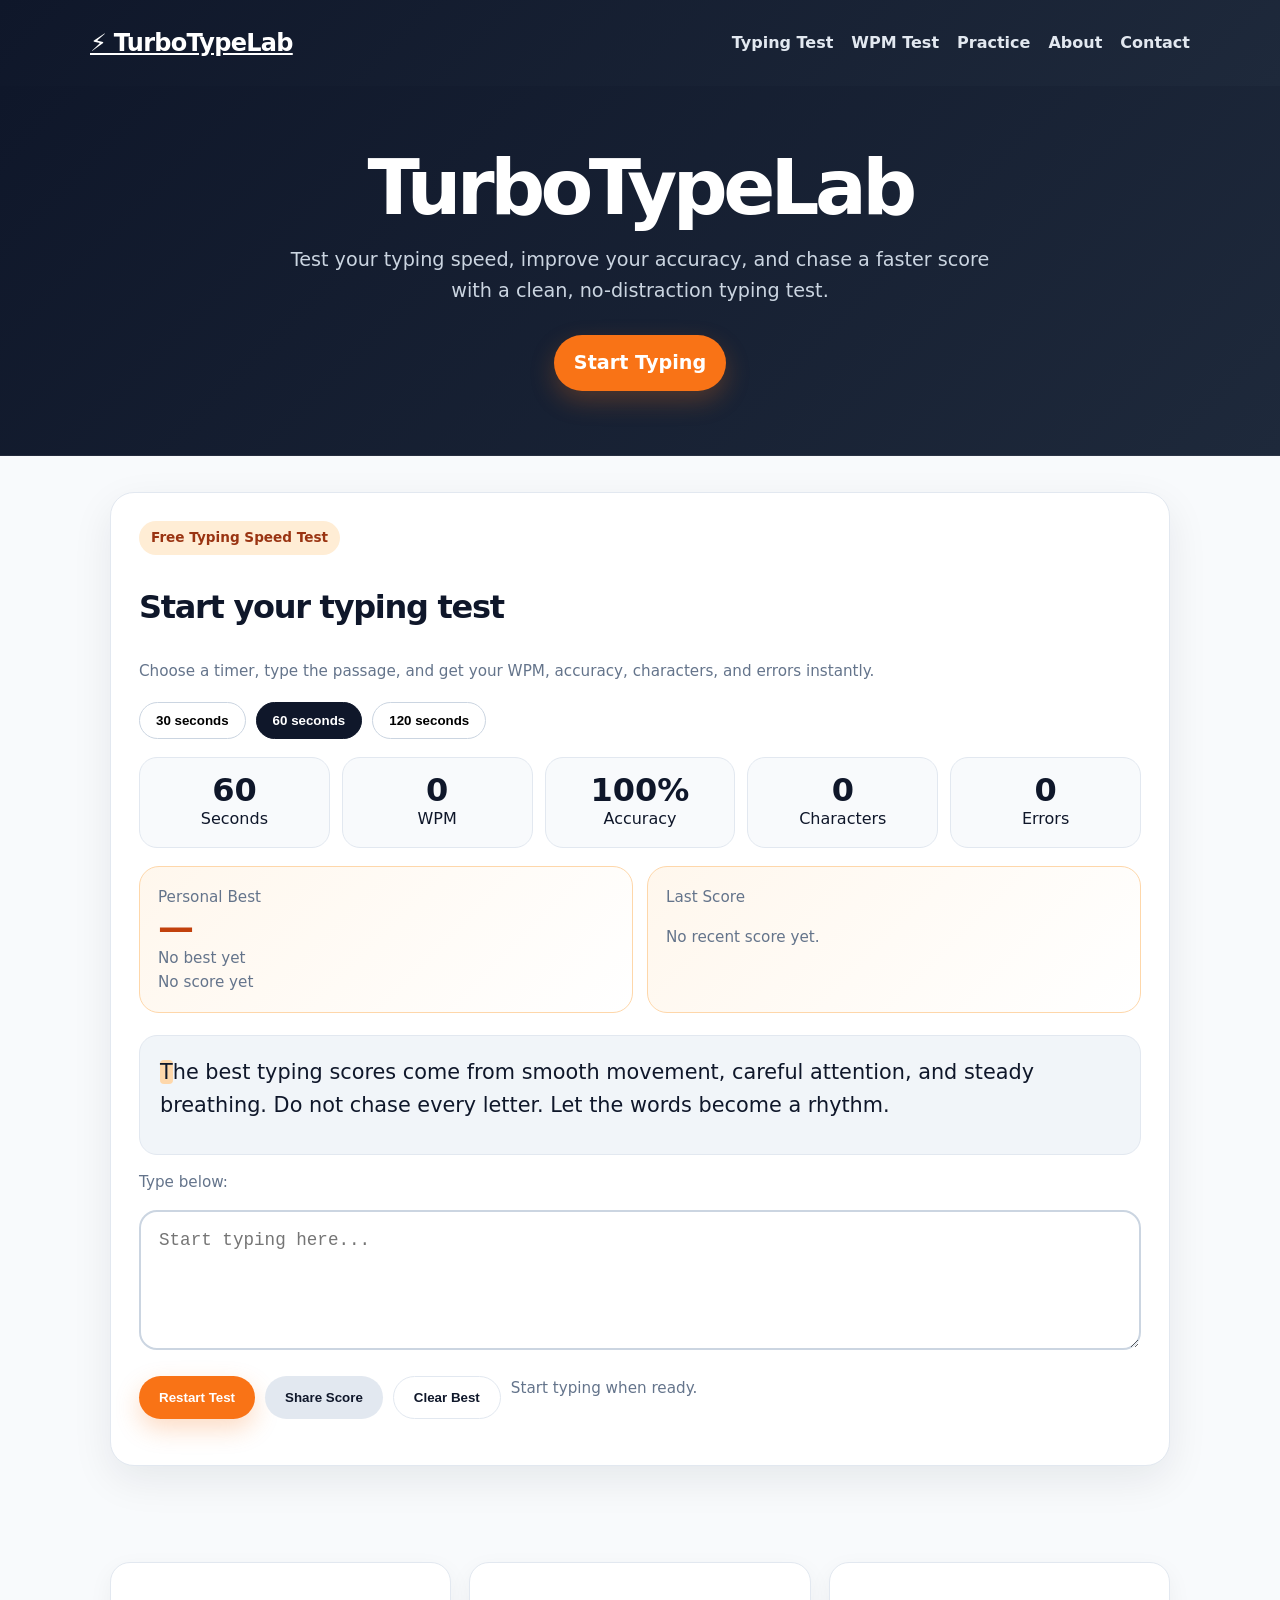
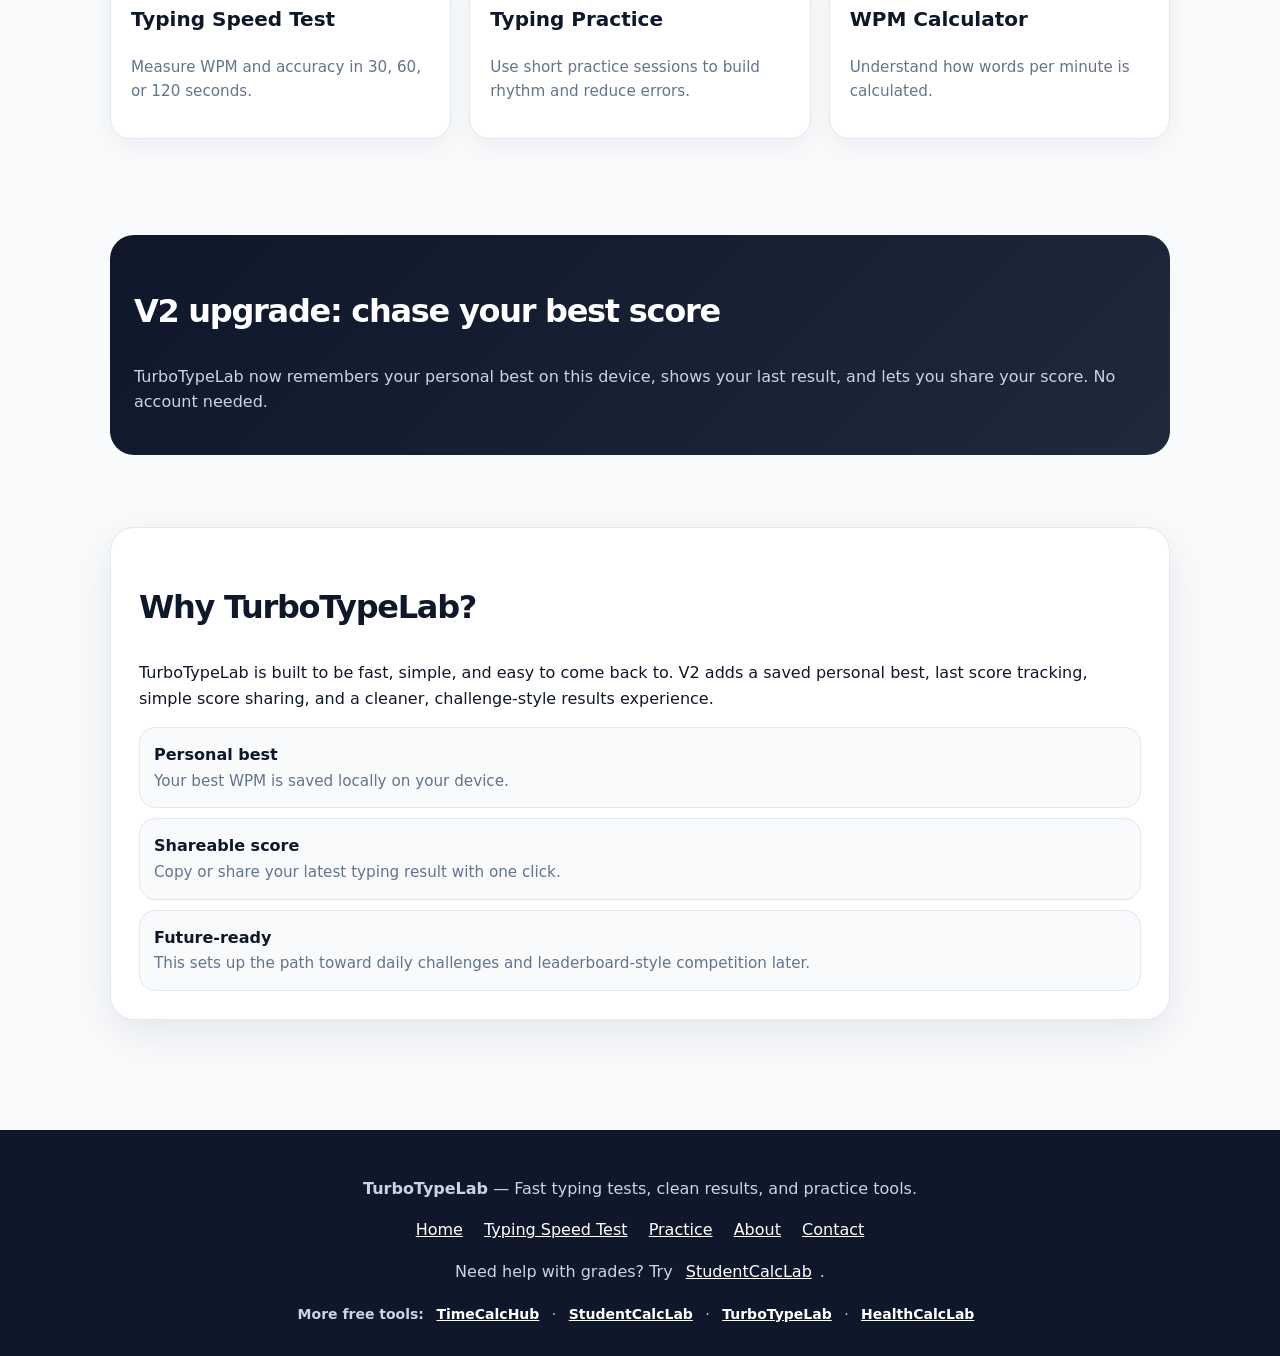
==== commit 4d61c770: "Add files via upload" ====
--- a/index.html
+++ b/index.html
@@ -1 +1 @@
-<!doctype html><html lang="en"><head><meta charset="utf-8"><meta name="viewport" content="width=device-width, initial-scale=1"><title>TurboTypeLab - Free Typing Speed Test</title><meta name="description" content="Take a free typing speed test with TurboTypeLab. Measure WPM, accuracy, characters, and errors in a clean fast typing test."><link rel="canonical" href="https://turbotypelab.com/"><link rel="stylesheet" href="styles.css"></head><body><header><nav><a class="logo" href="index.html">⚡ TurboTypeLab</a><div class="navlinks"><a href="index.html">Typing Test</a><a href="typing-speed-test.html">WPM Test</a><a href="typing-practice.html">Practice</a><a href="about.html">About</a><a href="contact.html">Contact</a></div></nav></header><section class="hero"><h1>TurboTypeLab</h1><p>Test your typing speed, improve your accuracy, and chase a faster score with a clean, no-distraction typing test.</p><p style="margin-top:24px"><a class="btn" href="#test">Start Typing</a></p></section><div id="test"><section class="wrap"><div class="card"><span class="pill">Free Typing Speed Test</span><h2>Start your typing test</h2><p class="small">Choose a timer, type the passage, and get your WPM, accuracy, characters, and errors instantly.</p><div class="controls"><button class="timer-btn" data-seconds="30">30 seconds</button><button class="timer-btn active" data-seconds="60">60 seconds</button><button class="timer-btn" data-seconds="120">120 seconds</button></div><div class="stats"><div class="stat"><strong id="timeLeft">60</strong><span>Seconds</span></div><div class="stat"><strong id="wpm">0</strong><span>WPM</span></div><div class="stat"><strong id="accuracy">100%</strong><span>Accuracy</span></div><div class="stat"><strong id="chars">0</strong><span>Characters</span></div><div class="stat"><strong id="errors">0</strong><span>Errors</span></div></div><div class="score-panel"><div class="score-card"><span>Personal Best</span><strong id="bestWpm">—</strong><span id="bestAccuracy">No best yet</span><span id="bestDate">No score yet</span></div><div class="score-card"><span>Last Score</span><p id="lastScore" class="small">No recent score yet.</p></div></div><div id="testText" class="test-text"></div><p class="small">Type below:</p><textarea id="typingInput" class="typing-input" placeholder="Start typing here..."></textarea><div class="controls"><button id="restartBtn" class="btn">Restart Test</button><button id="shareBtn" class="btn secondary" type="button">Share Score</button><button id="clearBestBtn" class="btn ghost" type="button">Clear Best</button><span id="resultNote" class="small">Start typing when ready.</span></div></div></section></div><section class="wrap"><div class="grid"><a class="tool-link" href="typing-speed-test.html"><h3>Typing Speed Test</h3><p class="small">Measure WPM and accuracy in 30, 60, or 120 seconds.</p></a><a class="tool-link" href="typing-practice.html"><h3>Typing Practice</h3><p class="small">Use short practice sessions to build rhythm and reduce errors.</p></a><a class="tool-link" href="wpm-calculator.html"><h3>WPM Calculator</h3><p class="small">Understand how words per minute is calculated.</p></a></div></section><section class="wrap"><div class="challenge-strip"><h2>V2 upgrade: chase your best score</h2><p>TurboTypeLab now remembers your personal best on this device, shows your last result, and lets you share your score. No account needed.</p></div></section><section class="wrap"><div class="card"><h2>Why TurboTypeLab?</h2><p>TurboTypeLab is built to be fast, simple, and easy to come back to. V2 adds a saved personal best, last score tracking, simple score sharing, and a cleaner, challenge-style results experience.</p><div class="mini-list"><div><strong>Personal best</strong><br><span class="small">Your best WPM is saved locally on your device.</span></div><div><strong>Shareable score</strong><br><span class="small">Copy or share your latest typing result with one click.</span></div><div><strong>Future-ready</strong><br><span class="small">This sets up the path toward daily challenges and leaderboard-style competition later.</span></div></div></div></section><footer><p><strong>TurboTypeLab</strong> — Fast typing tests, clean results, and practice tools.</p><p><a href="index.html">Home</a> <a href="typing-speed-test.html">Typing Speed Test</a> <a href="typing-practice.html">Practice</a> <a href="about.html">About</a> <a href="contact.html">Contact</a></p><p>Need help with grades? Try <a href="https://studentcalclab.com">StudentCalcLab</a>.</p></footer><script src="script.js"></script></body></html>+<!doctype html><html lang="en"><head><meta charset="utf-8"><meta name="viewport" content="width=device-width, initial-scale=1"><title>TurboTypeLab - Free Typing Speed Test</title><meta name="description" content="Take a free typing speed test with TurboTypeLab. Measure WPM, accuracy, characters, and errors in a clean fast typing test."><link rel="canonical" href="https://turbotypelab.com/"><link rel="stylesheet" href="styles.css"></head><body><header><nav><a class="logo" href="index.html">⚡ TurboTypeLab</a><div class="navlinks"><a href="index.html">Typing Test</a><a href="typing-speed-test.html">WPM Test</a><a href="typing-practice.html">Practice</a><a href="about.html">About</a><a href="contact.html">Contact</a></div></nav></header><section class="hero"><h1>TurboTypeLab</h1><p>Test your typing speed, improve your accuracy, and chase a faster score with a clean, no-distraction typing test.</p><p style="margin-top:24px"><a class="btn" href="#test">Start Typing</a></p></section><div id="test"><section class="wrap"><div class="card"><span class="pill">Free Typing Speed Test</span><h2>Start your typing test</h2><p class="small">Choose a timer, type the passage, and get your WPM, accuracy, characters, and errors instantly.</p><div class="controls"><button class="timer-btn" data-seconds="30">30 seconds</button><button class="timer-btn active" data-seconds="60">60 seconds</button><button class="timer-btn" data-seconds="120">120 seconds</button></div><div class="stats"><div class="stat"><strong id="timeLeft">60</strong><span>Seconds</span></div><div class="stat"><strong id="wpm">0</strong><span>WPM</span></div><div class="stat"><strong id="accuracy">100%</strong><span>Accuracy</span></div><div class="stat"><strong id="chars">0</strong><span>Characters</span></div><div class="stat"><strong id="errors">0</strong><span>Errors</span></div></div><div class="score-panel"><div class="score-card"><span>Personal Best</span><strong id="bestWpm">—</strong><span id="bestAccuracy">No best yet</span><span id="bestDate">No score yet</span></div><div class="score-card"><span>Last Score</span><p id="lastScore" class="small">No recent score yet.</p></div></div><div id="testText" class="test-text"></div><p class="small">Type below:</p><textarea id="typingInput" class="typing-input" placeholder="Start typing here..."></textarea><div class="controls"><button id="restartBtn" class="btn">Restart Test</button><button id="shareBtn" class="btn secondary" type="button">Share Score</button><button id="clearBestBtn" class="btn ghost" type="button">Clear Best</button><span id="resultNote" class="small">Start typing when ready.</span></div></div></section></div><section class="wrap"><div class="grid"><a class="tool-link" href="typing-speed-test.html"><h3>Typing Speed Test</h3><p class="small">Measure WPM and accuracy in 30, 60, or 120 seconds.</p></a><a class="tool-link" href="typing-practice.html"><h3>Typing Practice</h3><p class="small">Use short practice sessions to build rhythm and reduce errors.</p></a><a class="tool-link" href="wpm-calculator.html"><h3>WPM Calculator</h3><p class="small">Understand how words per minute is calculated.</p></a></div></section><section class="wrap"><div class="challenge-strip"><h2>V2 upgrade: chase your best score</h2><p>TurboTypeLab now remembers your personal best on this device, shows your last result, and lets you share your score. No account needed.</p></div></section><section class="wrap"><div class="card"><h2>Why TurboTypeLab?</h2><p>TurboTypeLab is built to be fast, simple, and easy to come back to. V2 adds a saved personal best, last score tracking, simple score sharing, and a cleaner, challenge-style results experience.</p><div class="mini-list"><div><strong>Personal best</strong><br><span class="small">Your best WPM is saved locally on your device.</span></div><div><strong>Shareable score</strong><br><span class="small">Copy or share your latest typing result with one click.</span></div><div><strong>Future-ready</strong><br><span class="small">This sets up the path toward daily challenges and leaderboard-style competition later.</span></div></div></div></section><footer><p><strong>TurboTypeLab</strong> — Fast typing tests, clean results, and practice tools.</p><p><a href="index.html">Home</a> <a href="typing-speed-test.html">Typing Speed Test</a> <a href="typing-practice.html">Practice</a> <a href="about.html">About</a> <a href="contact.html">Contact</a></p><p>Need help with grades? Try <a href="https://studentcalclab.com">StudentCalcLab</a>.</p><div class="network-links"><strong>More free tools:</strong> <a href="https://timecalchub.com">TimeCalcHub</a> · <a href="https://studentcalclab.com">StudentCalcLab</a> · <a href="https://turbotypelab.com">TurboTypeLab</a> · <a href="https://healthcalclab.com">HealthCalcLab</a></div></footer><script src="script.js"></script></body></html>
--- a/styles.css
+++ b/styles.css
@@ -3,3 +3,5 @@
 *{box-sizing:border-box}body{margin:0;font-family:Inter,system-ui,-apple-system,Segoe UI,Roboto,Arial,sans-serif;background:#f8fafc;color:var(--text);line-height:1.6}a{color:inherit}header{background:linear-gradient(135deg,#0f172a,#1e293b);color:white;padding:24px 20px}nav{max-width:1100px;margin:auto;display:flex;justify-content:space-between;align-items:center;gap:20px}.logo{font-weight:900;font-size:1.5rem;letter-spacing:-.03em}.navlinks{display:flex;gap:18px;flex-wrap:wrap}.navlinks a{color:#e2e8f0;text-decoration:none;font-weight:700}.hero{max-width:1100px;margin:0 auto;padding:64px 20px;text-align:center}.hero h1{font-size:clamp(2.4rem,6vw,5rem);line-height:1;margin:0 0 18px;letter-spacing:-.06em}.hero p{font-size:1.2rem;color:#cbd5e1;max-width:720px;margin:auto}.wrap{max-width:1100px;margin:0 auto;padding:36px 20px}.card{background:white;border:1px solid var(--line);border-radius:24px;box-shadow:0 14px 40px rgba(15,23,42,.08);padding:28px;margin-bottom:24px}.grid{display:grid;grid-template-columns:repeat(auto-fit,minmax(240px,1fr));gap:18px}.btn{display:inline-flex;align-items:center;justify-content:center;border:0;border-radius:999px;background:var(--accent);color:white;font-weight:900;padding:13px 20px;text-decoration:none;cursor:pointer;box-shadow:0 10px 24px rgba(249,115,22,.25)}.btn.secondary{background:#e2e8f0;color:#0f172a;box-shadow:none}.pill{display:inline-block;background:#ffedd5;color:#9a3412;border-radius:999px;padding:6px 12px;font-weight:900;font-size:.85rem}.test-text{font-size:1.3rem;background:#f1f5f9;border-radius:18px;padding:20px;border:1px solid #e2e8f0;min-height:120px}.test-text span.correct{color:#16a34a}.test-text span.incorrect{color:#dc2626;text-decoration:underline}.test-text span.current{background:#fed7aa;border-radius:4px}.typing-input{width:100%;min-height:140px;border:2px solid #cbd5e1;border-radius:18px;padding:18px;font-size:1.1rem;resize:vertical;outline:none}.typing-input:focus{border-color:var(--accent);box-shadow:0 0 0 4px rgba(249,115,22,.12)}.stats{display:grid;grid-template-columns:repeat(auto-fit,minmax(130px,1fr));gap:12px;margin:18px 0}.stat{background:#f8fafc;border:1px solid #e2e8f0;border-radius:18px;padding:16px;text-align:center}.stat strong{display:block;font-size:2rem;line-height:1}.controls{display:flex;gap:10px;flex-wrap:wrap;margin:18px 0}.timer-btn{border:1px solid #cbd5e1;background:white;border-radius:999px;padding:10px 16px;cursor:pointer;font-weight:900}.timer-btn.active{background:#0f172a;color:white;border-color:#0f172a}.tool-link{display:block;background:white;border:1px solid var(--line);border-radius:20px;padding:20px;text-decoration:none;box-shadow:0 8px 24px rgba(15,23,42,.05)}.tool-link:hover{transform:translateY(-2px);box-shadow:0 14px 32px rgba(15,23,42,.09)}footer{margin-top:50px;padding:30px 20px;background:#0f172a;color:#cbd5e1;text-align:center}footer a{color:white;margin:0 8px}.small{color:var(--muted);font-size:.95rem}.notice{background:#eff6ff;border:1px solid #bfdbfe;color:#1e3a8a;border-radius:18px;padding:16px}.kbd{font-family:ui-monospace,Menlo,monospace;background:#e2e8f0;border-radius:6px;padding:2px 6px}h2{font-size:2rem;letter-spacing:-.04em}h3{font-size:1.25rem} @media(max-width:700px){nav{align-items:flex-start;flex-direction:column}.hero{padding:44px 20px}.card{padding:20px}.test-text{font-size:1.05rem}.typing-input{font-size:1rem}}
 
 .score-panel{display:grid;grid-template-columns:repeat(auto-fit,minmax(220px,1fr));gap:14px;margin:18px 0 22px}.score-card{background:linear-gradient(135deg,#fff7ed,#ffffff);border:1px solid #fed7aa;border-radius:20px;padding:18px}.score-card strong{display:block;font-size:2.25rem;line-height:1;color:#c2410c}.score-card span{display:block;color:#64748b;font-size:.95rem}.result-actions{display:flex;gap:10px;flex-wrap:wrap;align-items:center;margin-top:16px}.challenge-strip{background:linear-gradient(135deg,#0f172a,#1e293b);color:white;border-radius:24px;padding:24px;margin-top:24px}.challenge-strip p{color:#cbd5e1}.mini-list{display:grid;gap:10px;margin-top:14px}.mini-list div{background:#f8fafc;border:1px solid #e2e8f0;border-radius:16px;padding:14px}.hero{background:linear-gradient(135deg,#0f172a,#1e293b);border-bottom:1px solid rgba(255,255,255,.08);max-width:none}.hero h1{color:white}.hero .btn{margin-top:4px}.muted-link{color:#2563eb;font-weight:800}.btn.ghost{background:white;color:#0f172a;border:1px solid #e2e8f0;box-shadow:none}
+
+.network-links{margin-top:18px;font-size:14px;line-height:1.7}.network-links a{font-weight:700}
